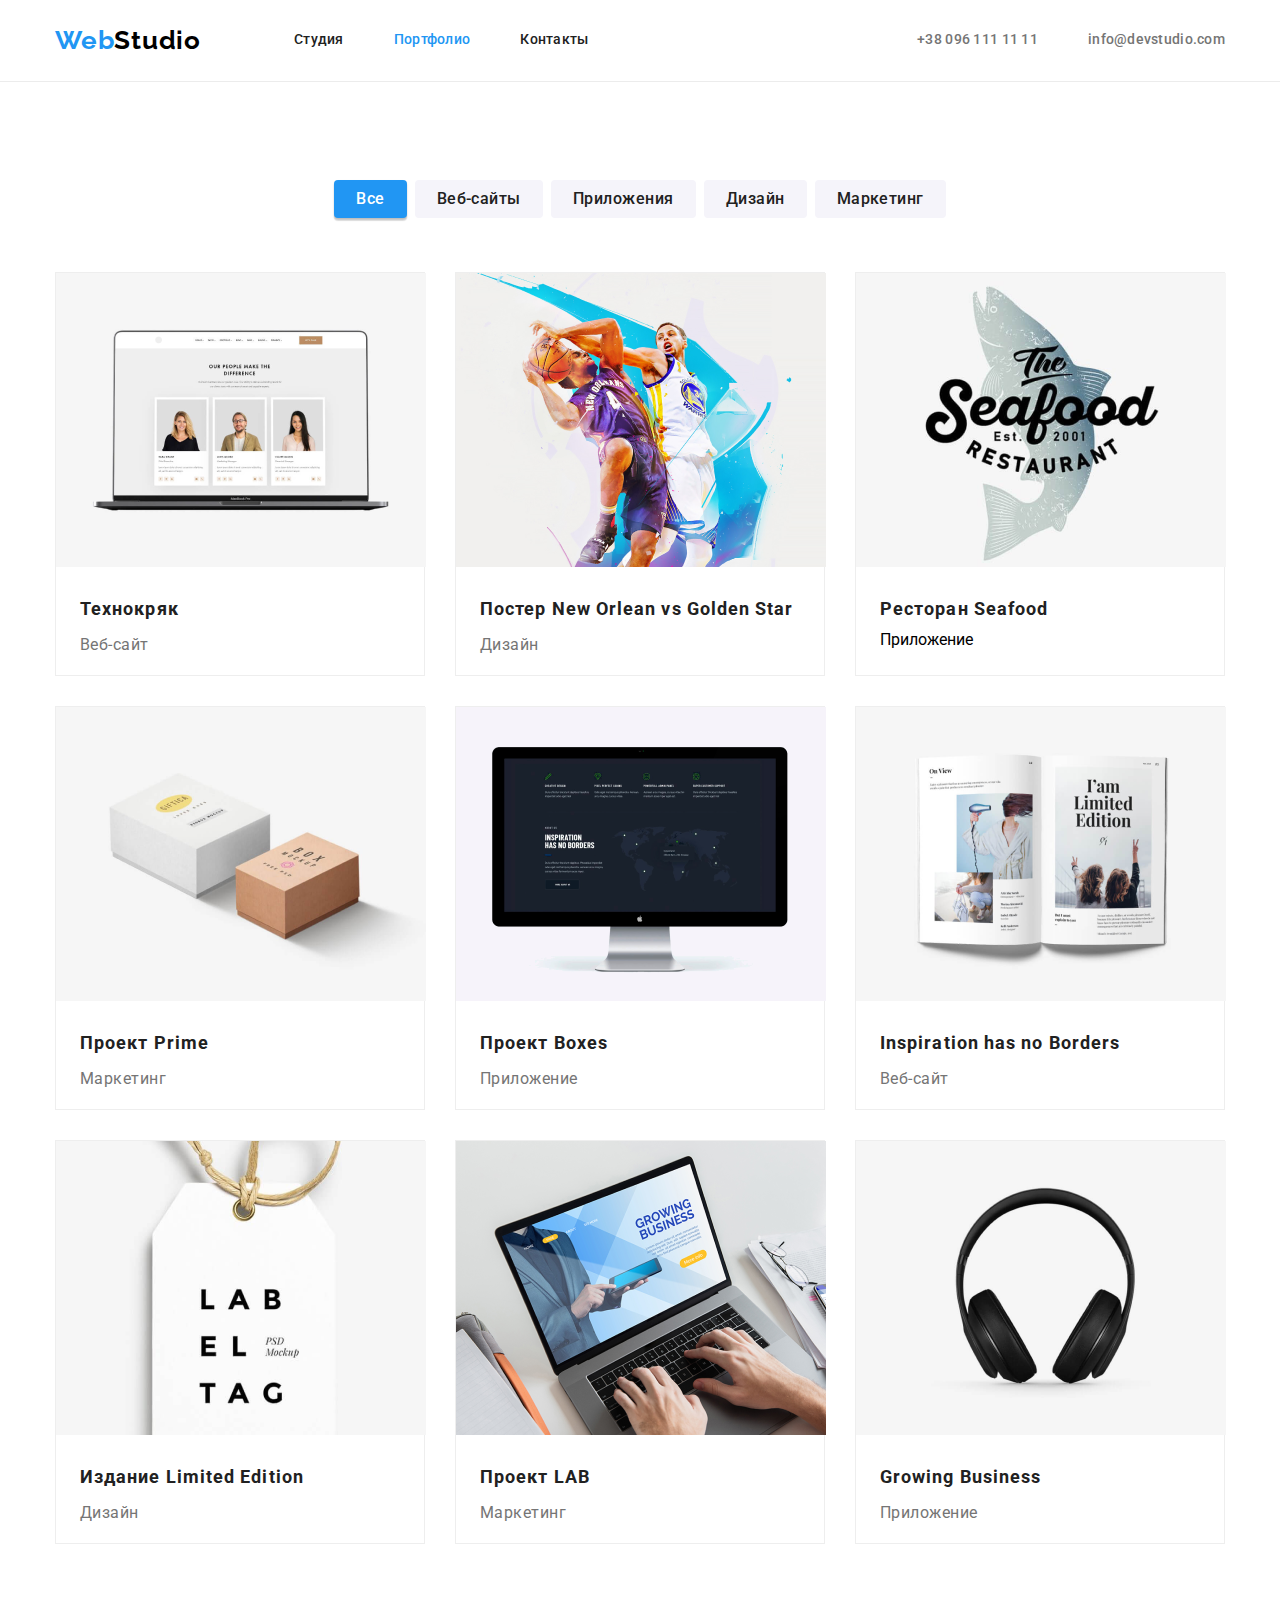
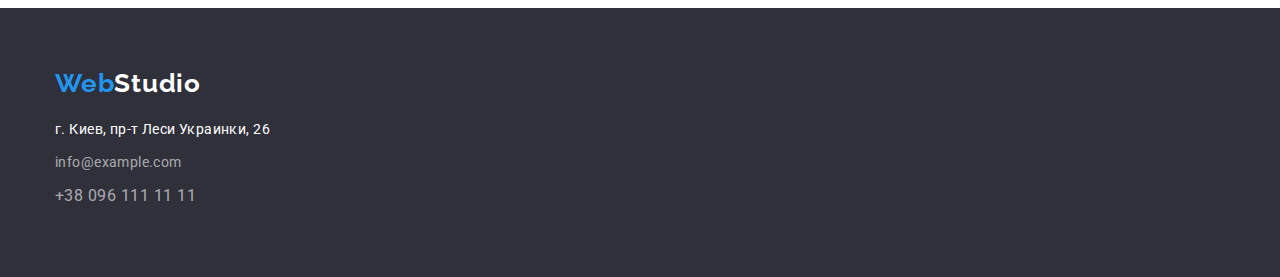
==== portfolio.html @ f5efb0a4 "Initial commit" ====
<!DOCTYPE html>
<html lang="en">
  <head>
    <meta charset="UTF-8" />
    <meta http-equiv="X-UA-Compatible" content="IE=edge" />
    <meta name="viewport" content="width=device-width, initial-scale=1.0" />
    <title>WebStudio 2.1</title>
    <!-- Project fonts -->
    <link
    rel="stylesheet"
    href="https://cdnjs.cloudflare.com/ajax/libs/modern-normalize/1.0.0/modern-normalize.min.css"
  />
    <link rel="preconnect" href="https://fonts.googleapis.com">
    <link rel="preconnect" href="https://fonts.gstatic.com" crossorigin>
    <link href="https://fonts.googleapis.com/css2?family=Roboto:wght@400;500;700;900&display=swap" rel="stylesheet"> 
    <link
    href="https://fonts.googleapis.com/css2?family=Raleway:wght@700&display=swap"
    rel="stylesheet"/>
    <!-- Custom styles -->
    <link rel="stylesheet" href="./css/style.css" />
  </head>
  <body>
    <header class="header">
      <div class="container header-container">
        <nav class="navbar">
          <a class="logo">Web<span style="color:rgb(0, 0, 0)">Studio</span></a>         
          <ul class="list">
            <li class="item"><a class="link" href="./index.html">Студия</a></li>
            <li class="item"><a class="link active " href="./portfolio.html">Портфолио</a></li>
            <li class="item"><a class="link" href="Контакты">Контакты</a></li>
          </ul>
        </nav>
        <ul class="contacts">
          <li class="contact-item"><a class="contact" href="tel:0961111111">+38 096 111 11 11</a></li>

          <li class="contact-item"><a class="contact" href="mailto:info@devstudio.com">info@devstudio.com</a></li>
        </ul>
      </div>
    </header>
    <body>
<section class="items-section">
  <div class="container filter-section item-container">
    <ul class="filter-buttons">
    <li><button class="filter-button active-button" type="button">Все</button></li>
    <li><button class="filter-button" type="button">Веб-сайты</button></li>
    <li><button class="filter-button" type="button">Приложения</button></li>
    <li><button class="filter-button" type="button">Дизайн</button></li> 
    <li><button class="filter-button" type="button">Маркетинг</button></li>
  </ul> 
    <ul class="item-list">
        <li class="item-card"><img class="items" src="./images/img(4).png" alt="Пишем сайт"><div class="item-info"><h3 class="item-header">Технокряк</h3><p class="item-name">Веб-сайт</p></div></li>
        <li class="item-card"><img class="items" src="./images/img(5).png" alt="Дизайн" ><div class="item-info"><h3 class="item-header">Постер New Orlean vs Golden Star</h3><p class="item-name">Дизайн</p></div></li>
        <li class="item-card"><img class="items" src="./images/img(6).png" alt="Работа"><div class="item-info"><h3 class="item-header">Ресторан Seafood</h3><p>Приложение</p></div></li>
        <li class="item-card"><img class="items" src="./images/img(8).png" alt ><div class="item-info"><h3 class="item-header">Проект Prime</h3><p class="item-name">Маркетинг</p></div></li>
        <li class="item-card"><img class="items" src="./images/img(9).png" alt = "Проект Boxes" ><div class="item-info"><h3 class="item-header">Проект Boxes</h3><p class="item-name">Приложение</p></div></li>
        <li class="item-card"><img class="items" src="./images/img(10).png" alt><div class="item-info"><h3 class="item-header">Inspiration has no Borders</h3><p class="item-name">Веб-сайт</p></div></li>
        <li class="item-card"><img class="items" src="./images/img(11).png" alt><div class="item-info"><h3 class="item-header">Издание Limited Edition</h3><p class="item-name">Дизайн</p></div></li>
        <li class="item-card"><img class="items" src="./images/img(12).png" alt ><div class="item-info"><h3 class="item-header">Проект LAB</h3><p class="item-name">Маркетинг</p></div></li>
        <li class="item-card"><img class="items" src="./images/img(7).png" alt="Ресторан Seafood"><div class="item-info"><h3 class="item-header">Growing Business</h3><p class="item-name">Приложение</p></div></li>

    </ul>
  
</div>

</section>
    </body>    
  
    <footer class="footer">
      <div class="container"><p class="footer-logo">Web<span style="color:white">Studio</span></p>
        <address>
          <ul class="footer-contacts">
          <li class="adress-item"><p class="adress">г. Киев, пр-т Леси Украинки, 26</p></li>
         <li class="adress-item"><a  class="email" href="mailto:info@example.com">info@example.com</a></li> 
          <li class="adress-item"><a class="phone" href="tel:0961111111">+38 096 111 11 11</a></li>
        </ul>
        </address></div>
      
    </footer>
  </body>
</html>
---- css/style.css ----
*,
*::before,
*::after {
  box-sizing: border-box;
 
}
:root {
    --main-bg-color:#2F303A;
    --title-color: #212121;
    --descp-color:#757575;
    --button-bg-color: #2196F3;
  }
body{
    font-family: 'Roboto';
    font-style: normal;
    
}
h1, h2, h3, h4, p, ul, li{
    margin:0;
}
.navbar{
    display: flex;
    align-items: center;
    justify-content: center;
}

.item:last-child{
margin-right: 0px;
}
.header-container{

    display: flex;
align-items: center;

}
.container{
padding-right: 15px;
padding-left: 15px;
margin-left: auto;
margin-right: auto;

width: 1200px;
}
.hero-container{
    display: flex;
    flex-direction: column;
    align-items: center;
    justify-content: center;
    padding-top: 200px;
    padding-bottom: 200px;


}
.hero{
  background-color: var(--main-bg-color);
    display: block;
}

.header{
    background: #FFFFFF;
    border-bottom: 1px solid #ECECEC;
}
.hero-title{
    height: 120px;
    width: 696px;
box-sizing: border-box;
font-weight: 900;
font-size: 44px;
line-height: 1.36;
text-align: center;
letter-spacing: 0.06em;
text-transform: uppercase;
color: #FFFFFF;
}
.title{
    margin-bottom: 50px;
font-weight: 700;
font-size: 36px;
line-height: 1.16;
text-align: center;
letter-spacing: 0.03em;

color: var(--title-color);
}
.subheader{
    margin-bottom: 10px;
font-weight: 700;
font-size: 14px;
line-height: 1.14;
letter-spacing: 0.03em;
text-transform: uppercase;
color: var(--title-color);


}
.description{
    box-sizing: content-box;
    width: 270px;
    height: 70px;
font-size: 14px;
line-height: 1.7;
letter-spacing: 0.03em;

color: var(--descp-color);


}
.phone{

text-decoration: none;
color: var(--descp-color);
font-size: 1.7;
line-height: 24px;
letter-spacing: 0.03em;
color: rgba(255, 255, 255, 0.6);
}
.item{
margin-right: 50px;
}
.contact-item{
    margin-right: 50px;
}
.contact-item:last-child{
    margin-right: 0px;
}
.button{
    margin-top: 30px;
    padding-top: 10px;
    padding-bottom: 10px;
    padding-right: 32px;
    padding-left: 32px;
background: var(--button-bg-color) ;
border-radius: 4px;
outline: none;
  cursor: pointer;
  border: none;
  font-weight: 700;
font-size: 16px;
line-height: 1.8;
align-items: center;
text-align: center;
letter-spacing: 0.06em;
color: #FFFFFF;
}
.button:hover{
    background: #188CE8;
border-radius: 4px;
}
.logo{
font-family: 'Raleway';
font-weight: 700;
font-size: 26px;
line-height: 1.19;
letter-spacing: 0.03em;
margin-right: 93px;
color: var(--button-bg-color);
padding-top: 25px;
padding-bottom: 25px;
}
.footer-logo{
    font-family: 'Raleway';
    font-weight: 700;
    font-size: 26px;
    line-height: 1.19;
    letter-spacing: 0.03em;
    color: var(--button-bg-color);
    margin-bottom: 20px;
    }

.list{
    padding-left: 0px;
display: flex;
list-style: none;
font-weight: 500;
font-size: 14px;
line-height: 1.14;
letter-spacing: 0.02em;
color: var(--title-color);
}
.footer{
    padding-top: 60px;
    padding-bottom: 60px;
    background: var(--main-bg-color)
}

.img-member{
width: 270px;
height: auto;
}
.team-card{
margin-right: 30px;
    background: #FFFFFF;
box-shadow: 0px 1px 3px rgba(0, 0, 0, 0.12), 0px 1px 1px rgba(0, 0, 0, 0.14), 0px 2px 1px rgba(0, 0, 0, 0.2);
border-radius: 0px 0px 4px 4px;
}
.team-card:last-child{
    margin-right: 0px;

}


.member-name{
    margin-bottom: 10px;
font-weight: 500;
font-size: 16px;
line-height: 1.18;
text-align: center;
letter-spacing: 0.03em;
color: var(--title-color);
}
.member-role{

font-size: 16px;
line-height: 1.18;
text-align: center;
letter-spacing: 0.03em;

color: var(--descp-color);


}
.member-info{
    padding-bottom: 30px;
    padding-top: 30px;

}
.filter-buttons{
    margin-bottom: 50px;
  padding-left:0px ;
    justify-content: center;
    display: flex;
list-style: none;
text-align: center;

}
.filter-button{
    margin: 4px;
    padding-top: 6px;
    padding-bottom: 6px;
    padding-left: 22px;
    padding-right: 22px;
    font-family: 'Roboto';
    background: #F5F4FA;
    border-radius: 4px;
    font-weight: 500;
    font-size: 16px;
    line-height: 1.6;
    text-align: center;
    letter-spacing: 0.03em;
    color: var(--title-color);
    cursor: pointer;
    border: none;
}
.filter-name{
font-weight: 500;
font-size: 16px;
line-height: 1.6;
text-align: center;
letter-spacing: 0.03em;

color: var(--title-color);
}
.active-button{
  background: var(--button-bg-color);
  color: #FFFFFF;
 box-shadow: 0px 3px 1px rgba(0, 0, 0, 0.1), 0px 1px 2px rgba(0, 0, 0, 0.08), 0px 2px 2px rgba(0, 0, 0, 0.12);
  border-radius: 4px;
font-weight: 500;
font-size: 16px;
line-height: 1.6;
text-align: center;
letter-spacing: 0.03em;
color: #FFFFFF;
    
}
.filter-button:active{
    background: var(--button-bg-color);
    color: #FFFFFF;
box-shadow: 0px 3px 1px rgba(0, 0, 0, 0.1), 0px 1px 2px rgba(0, 0, 0, 0.08), 0px 2px 2px rgba(0, 0, 0, 0.12);
border-radius: 4px;
font-weight: 500;
font-size: 16px;
line-height: 1.6;
text-align: center;
letter-spacing: 0.03em;
color: #FFFFFF;
}
.item-list{
    display: flex;
    align-items: center;
    padding-left: 0px;
    flex-wrap: wrap;
    margin-bottom: -30px;
    margin-right: -30px;
 
}


.item-card{
  
  width: 370px;
  height: 404px;
  margin-bottom: 30px;
  margin-right: 30px;
list-style: none;
background: #FFFFFF;
border: 1px solid #EEEEEE;
box-sizing: border-box;

}
.item-card:nth-child(n+7){
margin-bottom: 0px;
}
.item-info{
    padding-top: 20px;
padding-left: 24px;
padding-right: 24px;
    padding-bottom: 20px;
}
.item-header{
   margin-bottom: 4px;
    font-size: 18px;
    line-height: 2;
   letter-spacing: 0.06em;
    color: var(--title-color);}
    .item-name{
        
        font-style: normal;
font-weight: 400;
font-size: 16px;
line-height: 1.8;
letter-spacing: 0.03em;
color: var(--descp-color);
    }
.adress{
font-style: normal;
font-size: 14px;
line-height: 1.7;
letter-spacing: 0.03em;
color: #FFFFFF;
}
.email{
    font-style: normal;
    font-size: 14px;
    line-height: 1.7;
    letter-spacing: 0.03em;
    color: rgba(255, 255, 255, 0.6);
    text-decoration: none;
}
.list-item{
    list-style: none;

}
.list-item:first-child{
  margin-left: 0px;

}
.list-items{
    justify-content: space-between;
    display: flex;
    padding: 0px;
}

.items-section{
    padding-top: 94px;
    padding-bottom: 50px;
   padding-bottom: 94px;
}
  
.contacts{
    margin-left: auto;
    padding-left: 0px;
    align-items: center;
    display: flex;
    list-style: none;
    text-decoration: none;
    font-style: normal;
    
}
.footer-contacts{
    padding-left: 0px;
    display: flex;
    flex-direction: column;
    list-style: none;
    text-decoration: none;
    font-style: normal;
}
.contact{
    display: block;
    padding-top: 25px;
    padding-bottom: 25px;
text-decoration: none;
font-weight: 500;
font-size: 14px;
line-height: 1.14;
letter-spacing: 0.02em;
color: var(--descp-color);
}
.link:hover{
    color: var(--button-bg-color);

}
.contact:hover{
    color: var(--button-bg-color);
}
.contact:focus{
    color: var(--button-bg-color);
}
.section{
    width: 100%;
    padding-top:94px;
    padding-bottom: 94px;
}

.about-section{
    padding-top: 94px;
}

.member-section{
    background-color:#F5F4FA;
}
.link{
    display: block;
    padding-top: 25px;
padding-bottom: 25px;
    text-decoration: none;
font-style: normal;
font-weight: 500;
font-size: 14px;
line-height: 1.14;
letter-spacing: 0.02em;

color: var(--title-color);
}
.active{
    color: var(--button-bg-color);
    }
    .team-cards{
        padding-left: 0px;
        display: flex;
        background: #F5F4FA;
        list-style: none;
    }
    
  
    .img-list{
        padding-left: 0px;
        list-style: none;
        display: flex;
        justify-content: space-between;
    }
   
    .link:focus{
        color: var(--button-bg-color);

    }
    .adress-item{
        margin-bottom: 9px;
    }
     .footer-contacts:last-child{
        margin-bottom: 0px;
     }
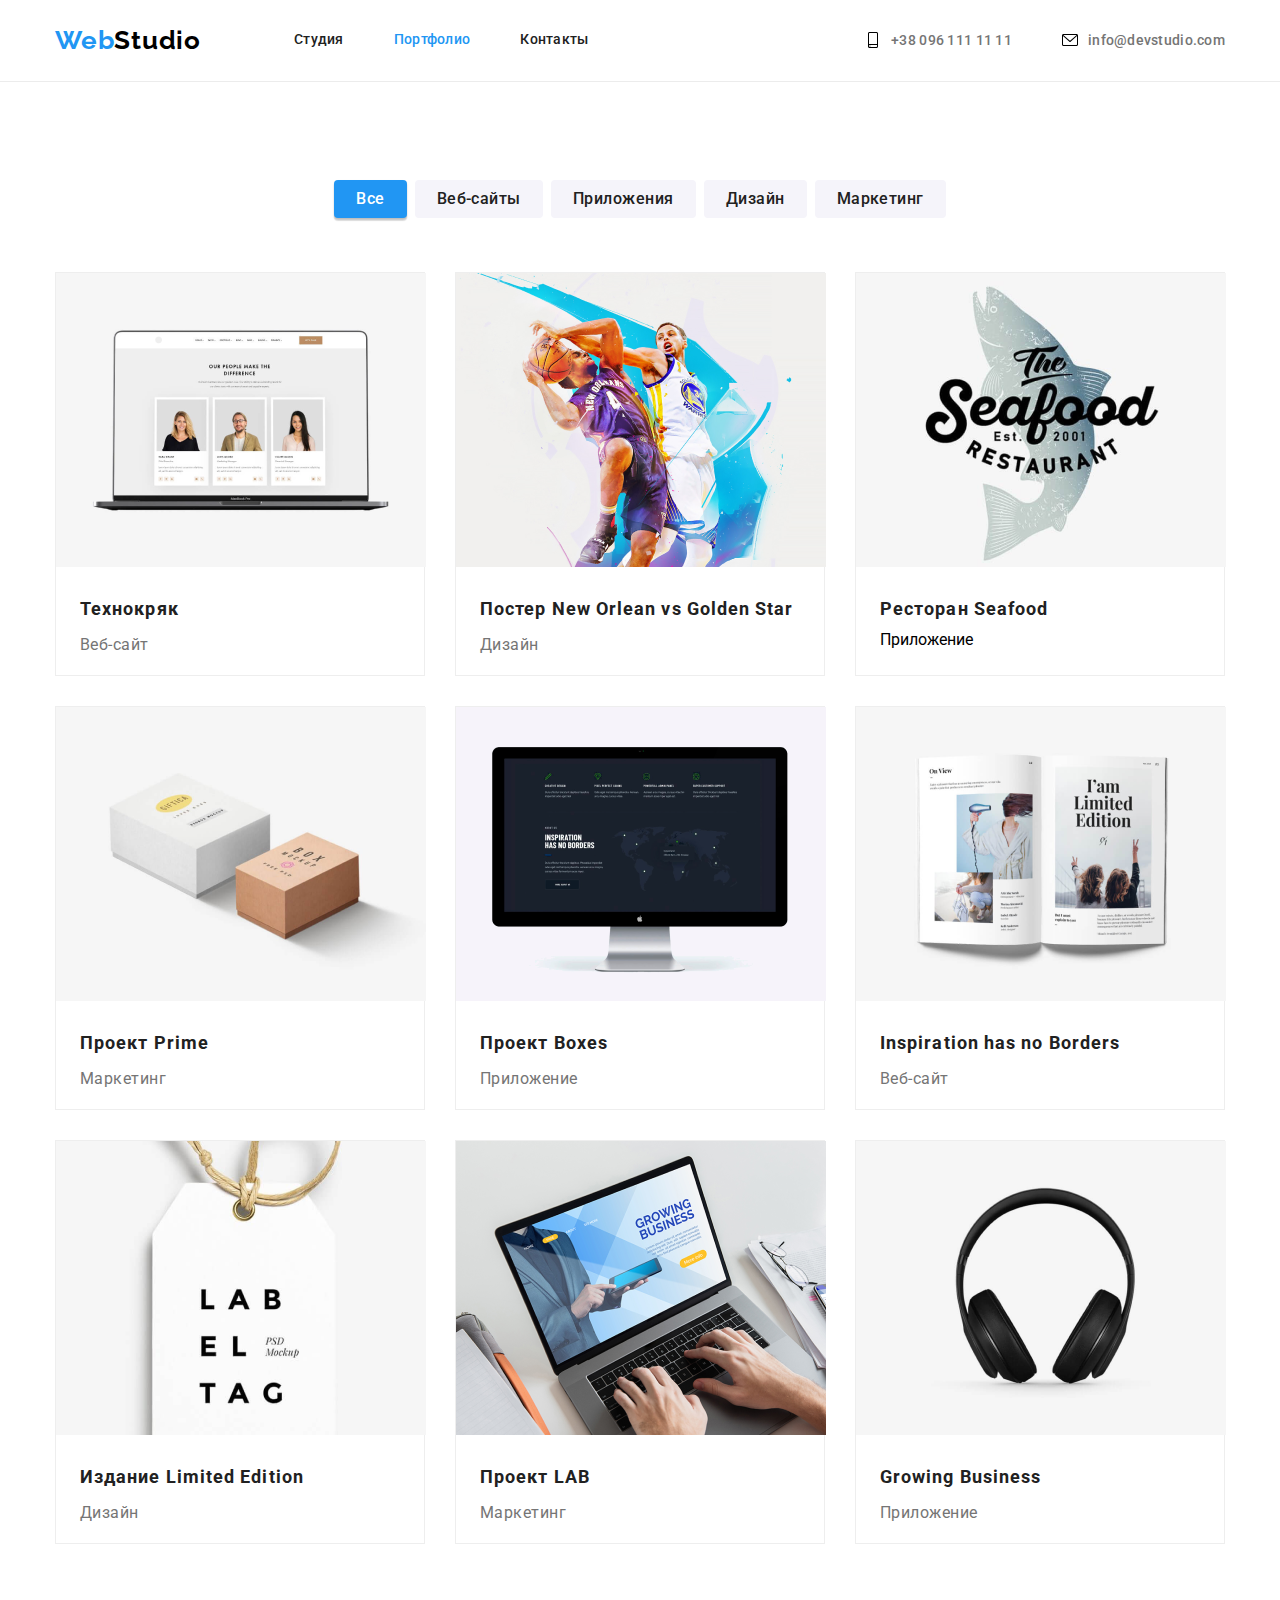
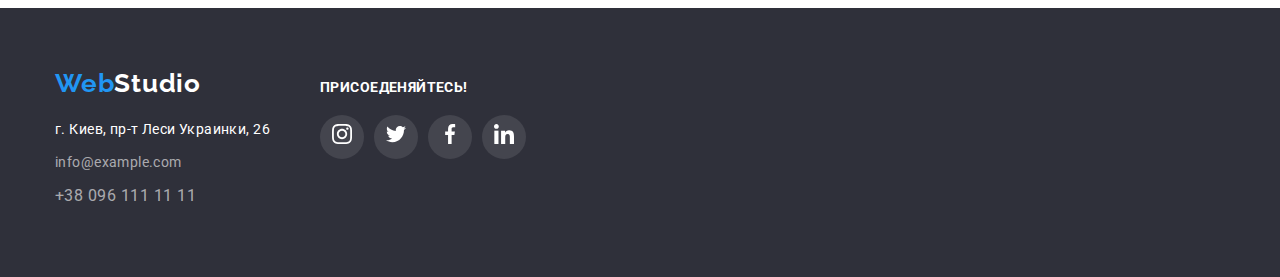
==== commit a1d945b6: "Add files via upload" ====
--- a/portfolio.html
+++ b/portfolio.html
@@ -31,9 +31,14 @@
           </ul>
         </nav>
         <ul class="contacts">
-          <li class="contact-item"><a class="contact" href="tel:0961111111">+38 096 111 11 11</a></li>
-
-          <li class="contact-item"><a class="contact" href="mailto:info@devstudio.com">info@devstudio.com</a></li>
+ 
+          <li class="contact-item"><a class="contact" href="tel:0961111111"> <svg class="contact-icon" width="16px" heigth="16px">
+            <use href="./icon/sprite.svg#icon-smartphone"></use>
+          </svg>+38 096 111 11 11</a></li>
+  
+          <li class="contact-item"><a class="contact" href="mailto:info@devstudio.com"><svg class="contact-icon" width="16px" heigth="16px">
+            <use href="./icon/sprite.svg#icon-envelope"></use>
+          </svg>info@devstudio.com</a></li>
         </ul>
       </div>
     </header>
@@ -64,16 +69,54 @@
 
 </section>
     </body>    
-  
     <footer class="footer">
-      <div class="container"><p class="footer-logo">Web<span style="color:white">Studio</span></p>
+      <div class="container footer-container">
+        
+      <div class="adress-wrap">  <p class="footer-logo">Web<span style="color:white">Studio</span></p>
         <address>
           <ul class="footer-contacts">
           <li class="adress-item"><p class="adress">г. Киев, пр-т Леси Украинки, 26</p></li>
          <li class="adress-item"><a  class="email" href="mailto:info@example.com">info@example.com</a></li> 
           <li class="adress-item"><a class="phone" href="tel:0961111111">+38 096 111 11 11</a></li>
         </ul>
-        </address></div>
+        </address>
+</div>        
+<div ><p class="join"> Присоеденяйтесь!</p>
+  <ul class="social-links">
+   
+    <li class="social-link-footer">                      <a href="">
+        <svg width="20" heigth="20">
+          <use href="./icon/sprite.svg#icon-instagram"></use>
+        </svg>
+      </a>
+    </li>
+    <li class="social-link-footer">                      <a href="">
+        <svg width="20px" heigth="20px">
+          <use href="./icon/sprite.svg#icon-twitter"></use>
+        </svg>
+      </a>
+    </li>
+    <li class="social-link-footer">                      <a href="">
+        <svg width="20" heigth="20">
+          <use href="./icon/sprite.svg#icon-facebook"></use>
+        </svg>
+      </a>
+    </li>
+    <li class="social-link-footer">
+      <a  href="">
+        <svg class='soc-link' width="20" heigth="20">
+          <use href="./icon/sprite.svg#icon-linkedin"></use>
+        </svg>
+      </a>
+    </li>
+  </ul></div>
+        
+        
+      </div>  
+   
+       
+   
+       
       
     </footer>
   </body>
--- a/css/style.css
+++ b/css/style.css
@@ -15,8 +15,10 @@
     font-style: normal;
     
 }
-h1, h2, h3, h4, p, ul, li{
+h1, h2, h3, h4, p, ul, li, a{
     margin:0;
+    padding: 0px;
+    
 }
 .navbar{
     display: flex;
@@ -47,11 +49,17 @@
     align-items: center;
     justify-content: center;
     padding-top: 200px;
-    padding-bottom: 200px;
-
-
-}
+    padding-bottom: 200px;}
+
 .hero{
+    margin-left: auto;
+margin-right: auto;
+max-width: 1600px;
+background-size: cover;
+    background-image:linear-gradient(rgba(47, 48, 58, 0.4), rgba(47, 48, 58, 0.4)), url('../images/background.jpg');
+    background-size: contain;
+    background-position: 0%;
+    background-repeat: no-repeat;
   background-color: var(--main-bg-color);
     display: block;
 }
@@ -118,6 +126,7 @@
 margin-right: 50px;
 }
 .contact-item{
+  
     margin-right: 50px;
 }
 .contact-item:last-child{
@@ -177,12 +186,23 @@
 letter-spacing: 0.02em;
 color: var(--title-color);
 }
+
 .footer{
+    flex-wrap: wrap;
+    justify-content: baseline;
+align-items: flex-start;
+    display: flex;
     padding-top: 60px;
     padding-bottom: 60px;
     background: var(--main-bg-color)
 }
-
+.footer-container{
+    display: flex;
+align-items: baseline;
+}
+.adress-wrap{
+    margin-right: 50px ;
+}
 .img-member{
 width: 270px;
 height: auto;
@@ -209,7 +229,7 @@
 color: var(--title-color);
 }
 .member-role{
-
+margin-bottom: 16px;
 font-size: 16px;
 line-height: 1.18;
 text-align: center;
@@ -222,6 +242,7 @@
 .member-info{
     padding-bottom: 30px;
     padding-top: 30px;
+    
 
 }
 .filter-buttons{
@@ -370,6 +391,7 @@
 .contacts{
     margin-left: auto;
     padding-left: 0px;
+    justify-content: center;
     align-items: center;
     display: flex;
     list-style: none;
@@ -386,7 +408,10 @@
     font-style: normal;
 }
 .contact{
-    display: block;
+    height: 0;
+    display: flex;
+    justify-content: center;
+align-items: center;
     padding-top: 25px;
     padding-bottom: 25px;
 text-decoration: none;
@@ -402,6 +427,7 @@
 }
 .contact:hover{
     color: var(--button-bg-color);
+    fill: var(--button-bg-color);
 }
 .contact:focus{
     color: var(--button-bg-color);
@@ -459,4 +485,109 @@
     }
      .footer-contacts:last-child{
         margin-bottom: 0px;
-     }+     }
+     .contact-icon{
+         margin-right: 10px;
+     }
+     .contact-container{
+         display: flex;
+         align-items: center;
+         justify-content: center;
+     }
+     .icon{
+        display: flex;
+        align-items: center;
+        justify-content: center;
+        width: 270px;
+        height: 120px;
+        background-color: #F5F4FA;
+        margin-bottom: 30px;
+     }
+   .social-links{
+       padding-left: 0px;
+       margin-left: 0px;
+       list-style: none;;
+       display:flex;
+       align-items: center;
+       justify-content: center;
+   }
+   
+   .social-link{
+       border-radius: 50%;
+       display: flex;
+       align-items: center;
+       justify-content: center;
+       width: 44px;
+       height: 44px;
+       fill: #AFB1B8;
+   }
+   .social-link:hover{
+       background-color: var(--button-bg-color);
+     fill: white;
+
+   }
+   .join{
+    font-family: 'Roboto';
+    font-style: normal;
+    font-weight: 700;
+    font-size: 14px;
+    line-height: 16px;
+    letter-spacing: 0.03em;
+    text-transform: uppercase;
+    color: #FFFFFF;
+    margin-bottom: 20px;
+   }
+   .social-link-footer{
+       margin-right: 10px;
+    border-radius: 50%;
+    display: flex;
+    align-items: center;
+    justify-content: center;
+    width: 44px;
+    height: 44px;
+    fill:#FFFFFF;
+    background-color:  rgba(255, 255, 255, 0.1);
+}
+.social-link-footer:last-child{
+    margin-right: 0px;
+}
+.social-link-footer:hover{
+    background-color: #2196F3;
+}
+   .clients{
+       display:flex;
+       flex-direction: column;
+       align-items: center;
+       justify-content: center;
+       padding-top: 94px;
+       padding-bottom: 94px;
+   }
+   .clients-list{
+       display: flex;
+       list-style: none;
+   }
+   .clients-title{
+       margin-bottom: 50px;
+   }
+   .client-item{
+       display: flex;
+       align-items: center;
+       justify-content: center;
+       width: 178px;
+       height: 92px;
+       border: 1px solid #AFB1B8;
+       border-radius: 4px;
+       margin-right: 30px;
+       fill: #AFB1B8;
+
+   }
+   .client-item:last-child{
+       margin-right: 0px;
+
+   }
+   .client-item:hover{
+    fill: var(--button-bg-color);
+    border: 1px solid var(--button-bg-color);
+
+
+   }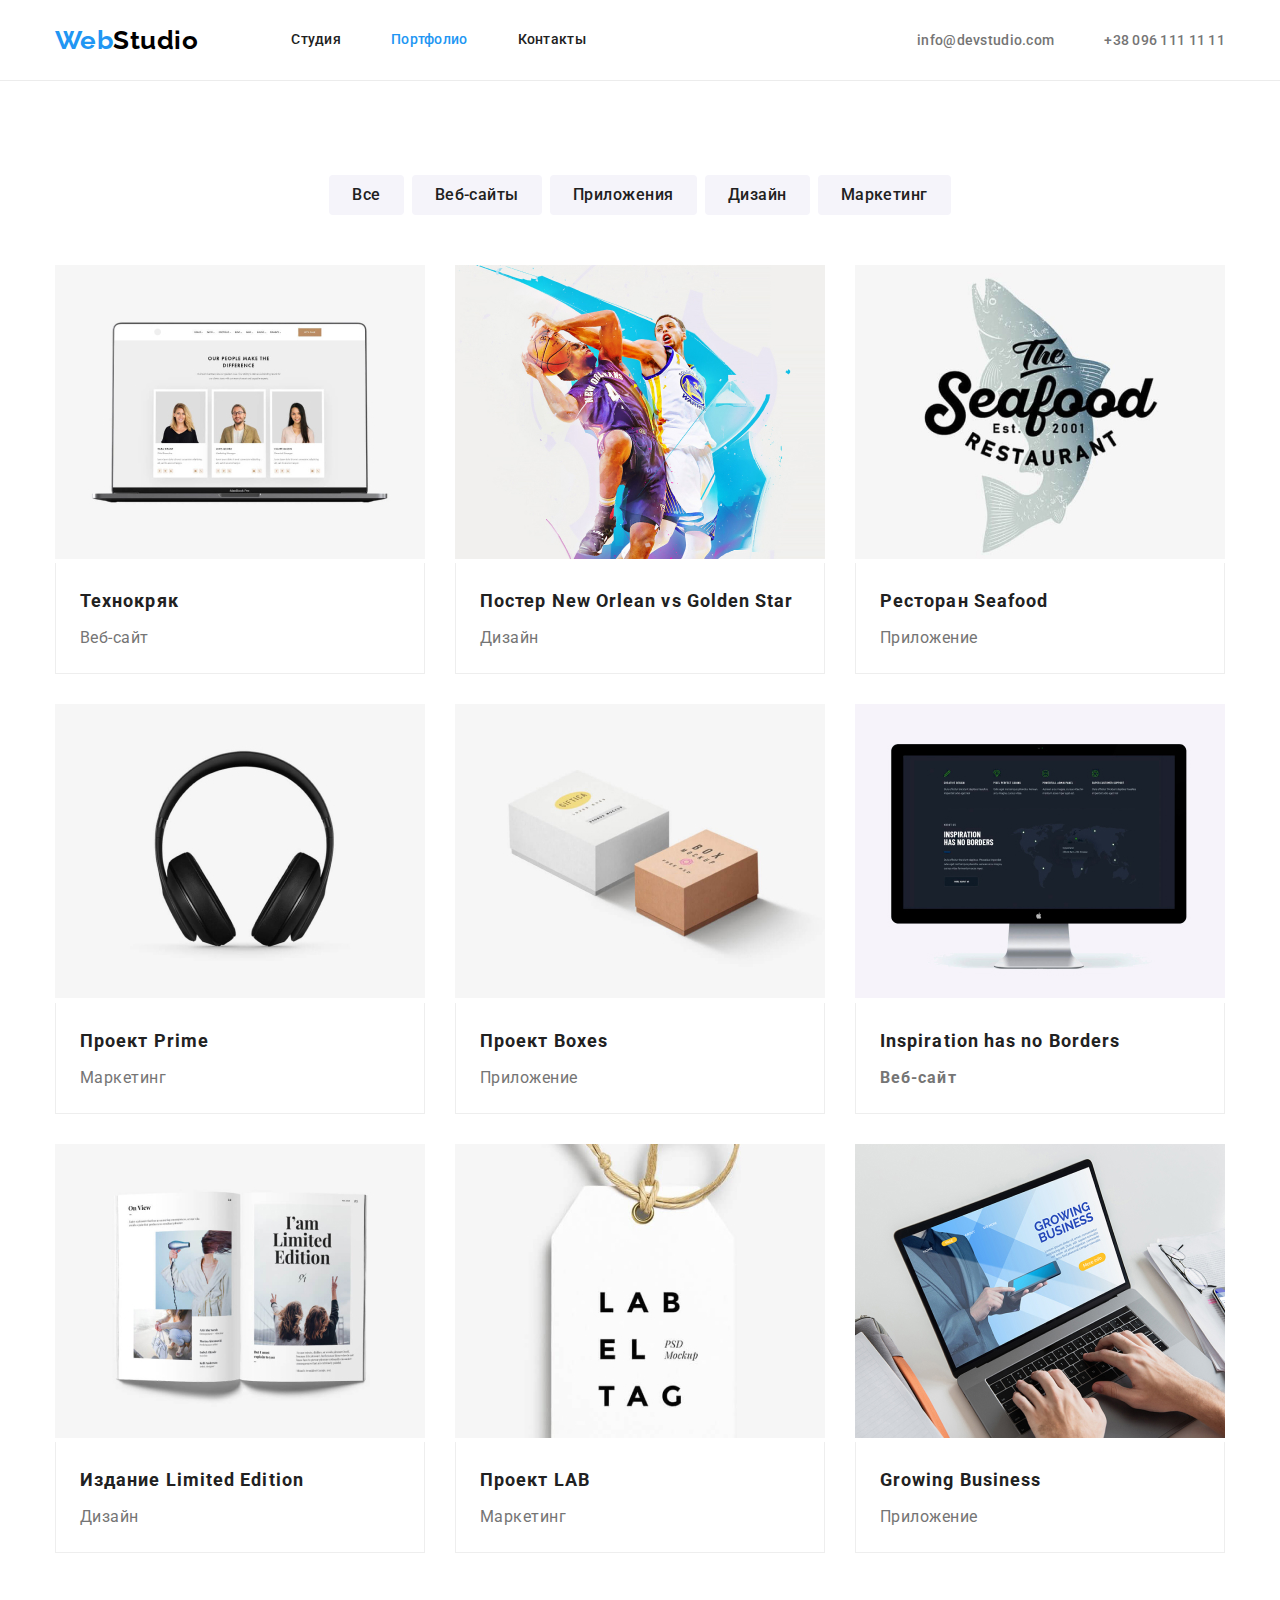
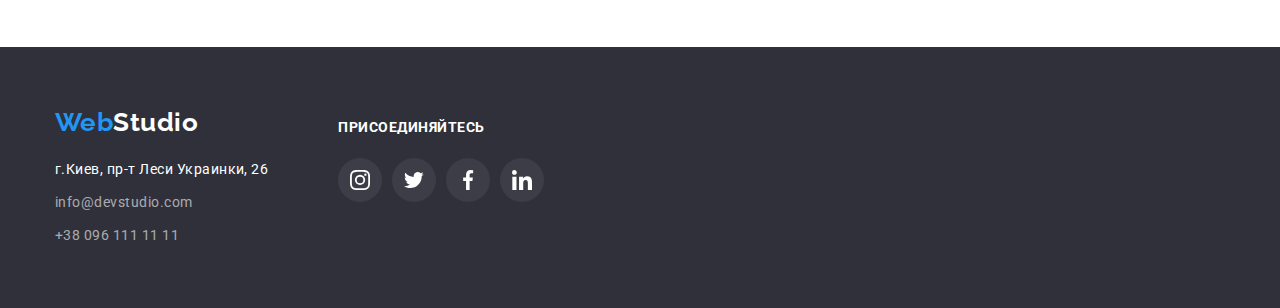
==== commit d0ccc6e1: "Add files via upload" ====
--- a/portfolio.html
+++ b/portfolio.html
@@ -1,123 +1,273 @@
 <!DOCTYPE html>
-<html lang="en">
+<html lang="ru">
   <head>
     <meta charset="UTF-8" />
     <meta http-equiv="X-UA-Compatible" content="IE=edge" />
     <meta name="viewport" content="width=device-width, initial-scale=1.0" />
-    <title>WebStudio 2.1</title>
-    <!-- Project fonts -->
+    <title>Портфолио</title>
+    <link rel="preconnect" href="https://fonts.googleapis.com" />
+    <link rel="preconnect" href="https://fonts.gstatic.com" crossorigin />
     <link
-    rel="stylesheet"
-    href="https://cdnjs.cloudflare.com/ajax/libs/modern-normalize/1.0.0/modern-normalize.min.css"
-  />
-    <link rel="preconnect" href="https://fonts.googleapis.com">
-    <link rel="preconnect" href="https://fonts.gstatic.com" crossorigin>
-    <link href="https://fonts.googleapis.com/css2?family=Roboto:wght@400;500;700;900&display=swap" rel="stylesheet"> 
-    <link
-    href="https://fonts.googleapis.com/css2?family=Raleway:wght@700&display=swap"
-    rel="stylesheet"/>
-    <!-- Custom styles -->
-    <link rel="stylesheet" href="./css/style.css" />
+      href="https://fonts.googleapis.com/css2?family=Raleway:wght@700&family=Roboto:wght@400;500;700;900&display=swap"
+      rel="stylesheet"
+    />
+    <link rel="stylesheet" href="https://cdnjs.cloudflare.com/ajax/libs/modern-normalize/1.1.0/modern-normalize.min.css">
+    <link rel="stylesheet" href="./css/styles.css" />
   </head>
   <body>
+    <!-- Шапка -->
     <header class="header">
-      <div class="container header-container">
-        <nav class="navbar">
-          <a class="logo">Web<span style="color:rgb(0, 0, 0)">Studio</span></a>         
-          <ul class="list">
-            <li class="item"><a class="link" href="./index.html">Студия</a></li>
-            <li class="item"><a class="link active " href="./portfolio.html">Портфолио</a></li>
-            <li class="item"><a class="link" href="Контакты">Контакты</a></li>
+      <div class="container nav-flex">
+        <nav class="header-nav">
+          <a class="logo link" href="./index.html"
+            >Web<span class="logo-black">Studio</span></a
+          >
+          <ul class="header-nav-list list">
+            <li class="header-nav-item">
+              <a class="header-nav-link link " href="./index.html"
+                >Студия</a
+              >
+            </li>
+            <li class="header-nav-item">
+              <a class="header-nav-link link current" href="./portfolio.html"
+                >Портфолио</a
+              >
+            </li>
+            <li class="header-nav-item">
+              <a class="header-nav-link link" href="">Контакты</a>
+            </li>
           </ul>
         </nav>
-        <ul class="contacts">
- 
-          <li class="contact-item"><a class="contact" href="tel:0961111111"> <svg class="contact-icon" width="16px" heigth="16px">
-            <use href="./icon/sprite.svg#icon-smartphone"></use>
-          </svg>+38 096 111 11 11</a></li>
-  
-          <li class="contact-item"><a class="contact" href="mailto:info@devstudio.com"><svg class="contact-icon" width="16px" heigth="16px">
-            <use href="./icon/sprite.svg#icon-envelope"></use>
-          </svg>info@devstudio.com</a></li>
+        <ul class="header-contact-list list">
+          <li class="header-contact-item">
+            <a class="header-contact-link link" href="mailto:info@devstudio.com"
+              >info@devstudio.com</a
+            >
+          </li>
+          <li class="header-contact-item">
+            <a class="header-contact-link link" href="tel:+380961111111"
+              >+38 096 111 11 11</a
+            >
+          </li>
         </ul>
       </div>
-    </header>
-    <body>
-<section class="items-section">
-  <div class="container filter-section item-container">
-    <ul class="filter-buttons">
-    <li><button class="filter-button active-button" type="button">Все</button></li>
-    <li><button class="filter-button" type="button">Веб-сайты</button></li>
-    <li><button class="filter-button" type="button">Приложения</button></li>
-    <li><button class="filter-button" type="button">Дизайн</button></li> 
-    <li><button class="filter-button" type="button">Маркетинг</button></li>
-  </ul> 
-    <ul class="item-list">
-        <li class="item-card"><img class="items" src="./images/img(4).png" alt="Пишем сайт"><div class="item-info"><h3 class="item-header">Технокряк</h3><p class="item-name">Веб-сайт</p></div></li>
-        <li class="item-card"><img class="items" src="./images/img(5).png" alt="Дизайн" ><div class="item-info"><h3 class="item-header">Постер New Orlean vs Golden Star</h3><p class="item-name">Дизайн</p></div></li>
-        <li class="item-card"><img class="items" src="./images/img(6).png" alt="Работа"><div class="item-info"><h3 class="item-header">Ресторан Seafood</h3><p>Приложение</p></div></li>
-        <li class="item-card"><img class="items" src="./images/img(8).png" alt ><div class="item-info"><h3 class="item-header">Проект Prime</h3><p class="item-name">Маркетинг</p></div></li>
-        <li class="item-card"><img class="items" src="./images/img(9).png" alt = "Проект Boxes" ><div class="item-info"><h3 class="item-header">Проект Boxes</h3><p class="item-name">Приложение</p></div></li>
-        <li class="item-card"><img class="items" src="./images/img(10).png" alt><div class="item-info"><h3 class="item-header">Inspiration has no Borders</h3><p class="item-name">Веб-сайт</p></div></li>
-        <li class="item-card"><img class="items" src="./images/img(11).png" alt><div class="item-info"><h3 class="item-header">Издание Limited Edition</h3><p class="item-name">Дизайн</p></div></li>
-        <li class="item-card"><img class="items" src="./images/img(12).png" alt ><div class="item-info"><h3 class="item-header">Проект LAB</h3><p class="item-name">Маркетинг</p></div></li>
-        <li class="item-card"><img class="items" src="./images/img(7).png" alt="Ресторан Seafood"><div class="item-info"><h3 class="item-header">Growing Business</h3><p class="item-name">Приложение</p></div></li>
+    </header>   
+    <!-- Основной контент -->
+    <main>
+      
+      <section class="portfolio-section">
+        <div class="container">
+          <h1 hidden>Примеры работ</h1>
+          <ul class="portfolio-btn-list list">
+            <li class="portfolio-btn-item">
+              <button class="portfolio-btn" type="button">Все</button>
+            </li>
+            <li class="portfolio-btn-item">
+              <button class="portfolio-btn" type="button">Веб-сайты</button>
+            </li>
+            <li class="portfolio-btn-item">
+              <button class="portfolio-btn" type="button">Приложения</button>
+            </li>
+            <li class="portfolio-btn-item">
+              <button class="portfolio-btn" type="button">Дизайн</button>
+            </li>
+            <li class="portfolio-btn-item">
+              <button class="portfolio-btn" type="button">Маркетинг</button>
+            </li>
+          </ul>
+        </div>
+        <div class="container">
+          <ul class="portfolio-list list">
+            <li class="portfolio-item">
+              <img
+                src="./images/tehno.jpg"
+                alt="открытый ноутбук с сайтом Технокряк"
+                width="370"
+                height="294"
+              />
+              <div class="portfolio-border">
+                <h2 class="portfolio-list-title">Технокряк</h2>
+                <p class="portfolio-list-text">Веб-сайт</p>
+              </div>
+            </li>
+            <li class="portfolio-item">
+              <img
+                src="./images/poster.jpg"
+                alt="парни играют в баскетбол"
+                width="370"
+                height="294"
+              />
+              <div class="portfolio-border">
+                <h2 class="portfolio-list-title">
+                  Постер <span lang="en">New Orlean vs Golden Star</span> 
+                </h2>
+                <p class="portfolio-list-text">Дизайн</p>
+              </div>
+            </li>
+            <li class="portfolio-item">
+              <img
+                src="./images/seafood.jpg"
+                alt="логотип ресторана Seafood"
+                width="370"
+                height="294"
+              />
+              <div class="portfolio-border">
+                <h2 class="portfolio-list-title">Ресторан <span lang="en">Seafood</span></h2>
+                <p class="portfolio-list-text">Приложение</p>
+              </div>
+            </li>
+            <li class="portfolio-item">
+              <img
+                src="./images/prime.jpg"
+                alt="наушники"
+                width="370"
+                height="294"
+              />
+              <div class="portfolio-border">
+                <h2 class="portfolio-list-title">Проект <span lang="en">Prime</span></h2>
+                <p class="portfolio-list-text">Маркетинг</p>
+              </div>
+            </li>
+            <li class="portfolio-item">
+              <img
+                src="./images/boxes.jpg"
+                alt="две коробки"
+                width="370"
+                height="294"
+              />
+              <div class="portfolio-border">
+                <h2 class="portfolio-list-title">Проект <span lang="en">Boxes</span></h2>
+                <p class="portfolio-list-text">Приложение</p>
+              </div>
+            </li>
+            <li class="portfolio-item">
+              <img
+                src="./images/monitor.jpg"
+                alt="компьютерный монитор"
+                width="370"
+                height="294"
+              />
+              <div class="portfolio-border">
+                <h2 class="portfolio-list-title"><span lang="en">Inspiration has no Borders</span</h2>
+                <p class="portfolio-list-text">Веб-сайт</p>
+              </div>
+            </li>
+            <li class="portfolio-item">
+              <img
+                src="./images/limited.jpg"
+                alt="открытый журнал"
+                width="370"
+                height="294"
+              />
+              <div class="portfolio-border">
+                <h2 class="portfolio-list-title">Издание <span lang="en">Limited Edition</span></h2>
+                <p class="portfolio-list-text">Дизайн</p>
+              </div>
+            </li>
+            <li class="portfolio-item">
+              <img
+                src="./images/lab.jpg"
+                alt="этикетка LAB"
+                width="370"
+                height="294"
+              />
+              <div class="portfolio-border">
+                <h2 class="portfolio-list-title">Проект <span lang="en">LAB</span></h2>
+                <p class="portfolio-list-text">Маркетинг</p>
+              </div>
+            </li>
+            <li class="portfolio-item border">
+              <img
+                src="./images/growing.jpg"
+                alt="человек работает на макбуке"
+                width="370"
+                height="294"
+              />
+              <div class="portfolio-border">
+                <h2 class="portfolio-list-title"><span lang="en">Growing Business</span></h2>
+                <p class="portfolio-list-text">Приложение</p>
+              </div>
+            </li>
+          </ul>
+        </div>
+        <!-- <div class="portfolio-bottom">
+          <h2 hidden>Костыль для выравнивания блоков секции, чтобы он не заезжал на футер, когда будет добавлен фон</h2>
+        </div> -->
+      </section>
+    </main>
+    <!-- Подвал -->
+    <footer class="footer">
+      <div class="container">
+        <div class="footer-flex">
+          <div class="footer-contacts-flex">
+            <a class="logo link" href="./index.html"
+              >Web<span class="logo-white">Studio</span>
+            </a>
+            <!-- Список контактов -->
+            <address class="footer-contact">
+              <ul class="footer-contact-list list">
+                <li class="footer-contact-item">
+                  <a
+                    class="footer-contact-link address link"
+                    href="https://goo.gl/maps/CdvJLRiEL6Q8Smko8"
+                    target="_blank"
+                    rel="noreferrer noopener"
+                    >г.Киев, пр-т Леси Украинки, 26</a
+                  >
+                </li>
+                <li class="footer-contact-item">
+                  <a
+                    class="footer-contact-link link"
+                    href="mailto:info@devstudio.com"
+                    >info@devstudio.com</a
+                  >
+                </li>
+                <li class="footer-contact-item">
+                  <a class="footer-contact-link link" href="tel:+380961111111"
+                    >+38 096 111 11 11</a
+                  >
+                </li>
+              </ul>
+            </address>
+          </div>
+          <div class="footer-social-flex">
+            <p class="footer-social-text">Присоединяйтесь</p>
+            <ul class="footer-social-list list">
+              <li class="footer-social-item">
+                <a class="footer-social-link" href="">
+                  <svg class="footer-social-icon" width="20" height="20">
+                    <use href="./images/icons.svg#icon-instagram"></use>
+                  </svg>
+                </a>
+              </li>
 
-    </ul>
-  
-</div>
+              <li class="footer-social-item">
+                <a class="footer-social-link" href="">
+                  <svg class="footer-social-icon" width="20" height="20">
+                    <use href="./images/icons.svg#icon-twitter"></use>
+                  </svg>
+                </a>
+              </li>
 
-</section>
-    </body>    
-    <footer class="footer">
-      <div class="container footer-container">
-        
-      <div class="adress-wrap">  <p class="footer-logo">Web<span style="color:white">Studio</span></p>
-        <address>
-          <ul class="footer-contacts">
-          <li class="adress-item"><p class="adress">г. Киев, пр-т Леси Украинки, 26</p></li>
-         <li class="adress-item"><a  class="email" href="mailto:info@example.com">info@example.com</a></li> 
-          <li class="adress-item"><a class="phone" href="tel:0961111111">+38 096 111 11 11</a></li>
-        </ul>
-        </address>
-</div>        
-<div ><p class="join"> Присоеденяйтесь!</p>
-  <ul class="social-links">
-   
-    <li class="social-link-footer">                      <a href="">
-        <svg width="20" heigth="20">
-          <use href="./icon/sprite.svg#icon-instagram"></use>
-        </svg>
-      </a>
-    </li>
-    <li class="social-link-footer">                      <a href="">
-        <svg width="20px" heigth="20px">
-          <use href="./icon/sprite.svg#icon-twitter"></use>
-        </svg>
-      </a>
-    </li>
-    <li class="social-link-footer">                      <a href="">
-        <svg width="20" heigth="20">
-          <use href="./icon/sprite.svg#icon-facebook"></use>
-        </svg>
-      </a>
-    </li>
-    <li class="social-link-footer">
-      <a  href="">
-        <svg class='soc-link' width="20" heigth="20">
-          <use href="./icon/sprite.svg#icon-linkedin"></use>
-        </svg>
-      </a>
-    </li>
-  </ul></div>
-        
-        
-      </div>  
-   
-       
-   
-       
-      
+              <li class="footer-social-item">
+                <a class="footer-social-link" href="">
+                  <svg class="footer-social-icon" width="20" height="20">
+                    <use href="./images/icons.svg#icon-facebook"></use>
+                  </svg>
+                </a>
+              </li>
+
+              <li class="footer-social-item">
+                <a class="footer-social-link" href="">
+                  <svg class="footer-social-icon" width="20" height="20">
+                    <use href="./images/icons.svg#icon-linkedin"></use>
+                  </svg>
+                </a>
+              </li>
+            </ul>
+          </div>
+        </div>
+      </div>
     </footer>
   </body>
 </html>
--- a/css/styles.css
+++ b/css/styles.css
@@ -0,0 +1,584 @@
+:root {
+  --primary-text-color: #212121;
+  --secondary-text-color: #757575;
+  --white-text-color: #ffffff;
+  --accent-color: #2196f3;
+  --black-logo-color: #000000;
+  --footer-text-color: rgba(255, 255, 255, 0.6);
+  --white-background-color: #ffffff;
+  --hero-background-color: #2f303a;
+  --team-background-color: #f5f4fa;
+}
+
+body {
+  font-family: "Roboto", sans-serif;
+  letter-spacing: 0.03em;
+  background-color: var(--white-background-color);
+  color: var(--primary-text-color);
+}
+
+/* убираем точки списков */
+.list {
+  list-style: none;
+}
+
+/* убираем подчеркивание ссылок */
+.link {
+  text-decoration: none;
+}
+
+/* глобальный сброс margin, padding */
+h1,
+h2,
+h3,
+h4,
+h5,
+h6,
+p,
+ul {
+  margin: 0;
+  padding: 0;
+}
+
+.container {
+  width: 1200px;
+  margin-left: auto;
+  margin-right: auto;
+  padding-left: 15px;
+  padding-right: 15px;
+}
+
+.logo {
+  font-family: "Raleway", sans-serif;
+  font-weight: 700;
+  font-size: 26px;
+  line-height: 1.19;
+  color: var(--accent-color);
+  align-items: center;
+  text-align: center;
+}
+
+.section-title {
+  font-weight: 700;
+  font-size: 36px;
+  line-height: 1.17;
+  text-align: center;
+  color: var(--primary-text-color);
+}
+
+.features-icon-fon {
+  display: flex;
+  width: 270px;
+  height: 120px;
+  align-items: center;
+  justify-content: center;
+  flex-direction: column;
+  margin-bottom: 30px;
+
+  background-color: var(--team-background-color);
+}
+
+.footer-contact-link {
+  font-style: normal;
+  font-size: 14px;
+  line-height: 1.71;
+  color: var(--footer-text-color);
+}
+
+.footer-contact-link:hover,
+.footer-contact-link:focus {
+  color: var(--accent-color);
+}
+
+/* ------------ШАПКА-------------- */
+
+.header {
+  border-bottom: 1px solid #ececec;
+}
+
+.nav-flex {
+  display: flex;
+  align-items: center;
+}
+
+.header-nav {
+  display: flex;
+  align-items: center;
+}
+.logo-black {
+  color: var(--black-logo-color);
+}
+
+.header-nav-list {
+  display: flex;
+  margin-left: 93px;
+}
+
+.header-nav-item:not(:last-child) {
+  margin-right: 50px;
+}
+
+.header-nav-link {
+  display: block;
+  padding-top: 32px;
+  padding-bottom: 32px;
+
+  font-weight: 500;
+  font-size: 14px;
+  line-height: 1.14;
+  letter-spacing: 0.02em;
+  color: var(--primary-text-color);
+}
+
+.header-contact-list {
+  display: flex;
+  margin-left: auto;
+}
+
+.header-contact-item + .header-contact-item {
+  margin-left: 50px;
+}
+
+.header-contact-link {
+  display: inline-flex;
+  padding: 32px 0px 32px;
+  color: var(--secondary-text-color);
+  align-items: center;
+
+  font-weight: 500;
+  font-size: 14px;
+  line-height: 16px;
+  letter-spacing: 0.02em;
+  color: var(--secondary-text-color);
+}
+
+.contact-icon {
+  margin-right: 10px;
+  fill: currentColor;
+}
+
+.header-nav-link:hover,
+.header-nav-link:focus,
+.header-contact-link:hover,
+.header-contact-link:focus {
+  color: var(--accent-color);
+}
+
+.header-nav-link.current {
+  color: var(--accent-color);
+}
+
+/* ------------ГЕРОЙ-------------- */
+
+.hero {
+  padding-top: 200px;
+  padding-bottom: 200px;
+
+  max-width: 1600px;
+  min-height: 600px;
+  margin-left: auto;
+  margin-right: auto;
+
+  background-image: linear-gradient(
+      to right,
+      rgba(47, 48, 58, 0.4),
+      rgba(47, 48, 58, 0.4)
+    ),
+    url(../images/hero.jpg);
+  background-color: var(--hero-background-color);
+  background-repeat: no-repeat;
+  background-position: center;
+  background-size: cover;
+
+  text-align: center;
+}
+
+.hero-title {
+  margin-bottom: 30px;
+  margin-left: auto;
+  margin-right: auto;
+  max-width: 696px;
+
+  font-weight: 900;
+  font-size: 44px;
+  line-height: 1.36;
+  letter-spacing: 0.06em;
+  text-transform: uppercase;
+  color: var(--white-text-color);
+}
+
+.hero-btn {
+  display: inline-block;
+  min-width: 200px;
+  border-radius: 4px;
+  border: 1px solid transparent;
+  padding: 10px 32px;
+
+  background-color: var(--accent-color);
+  color: var(--white-text-color);
+
+  font-family: "Roboto", sans-serif;
+  font-weight: 700;
+  font-size: 16px;
+  line-height: 1.88;
+  align-items: center;
+  text-align: center;
+  letter-spacing: 0.06em;
+  cursor: pointer;
+}
+
+.hero-btn:hover,
+.hero-btn:focus {
+  background-color: var(--white-text-color);
+  color: var(--accent-color);
+}
+
+/* ------------ПРЕИМУЩЕСТВА-------------- */
+
+.features-section {
+  padding-top: 94px;
+  padding-bottom: 94px;
+}
+
+.features-list {
+  display: flex;
+}
+
+.features-item:not(:last-child) {
+  margin-right: 30px;
+  max-width: 270px;
+}
+
+.features-icon {
+  align-items: center;
+}
+
+.features-title {
+  margin-bottom: 10px;
+
+  font-weight: 700;
+  font-size: 14px;
+  line-height: 1.14;
+  text-transform: uppercase;
+}
+
+.features-text {
+  font-size: 14px;
+  line-height: 1.71;
+
+  color: var(--secondary-text-color);
+}
+
+/* ------------СПИСОК ЗАНЯТИЙ-------------- */
+.work-section {
+  padding-bottom: 94px;
+}
+
+.work-list {
+  display: flex;
+}
+
+.work-item:not(:last-child) {
+  margin-right: 30px;
+}
+
+.section-title {
+  margin-bottom: 50px;
+}
+/* ----------------КОМАНДА----------------- */
+
+.team-section {
+  padding-top: 94px;
+  padding-bottom: 94px;
+
+  background-color: var(--team-background-color);
+}
+
+.team-list {
+  display: flex;
+}
+
+.team-item {
+  box-shadow: 0px 1px 3px rgba(0, 0, 0, 0.12), 0px 1px 1px rgba(0, 0, 0, 0.14),
+    0px 2px 1px rgba(0, 0, 0, 0.2);
+  background-color: var(--white-background-color);
+}
+
+.team-item:not(:last-child) {
+  margin-right: 30px;
+}
+
+.team-workers {
+  padding: 30px 0px;
+}
+
+.team-worker {
+  font-weight: 500;
+  font-size: 16px;
+  line-height: 1.19;
+  text-align: center;
+}
+
+.team-profession {
+  margin-top: 10px;
+
+  font-size: 16px;
+  line-height: 1.19;
+  text-align: center;
+  color: var(--secondary-text-color);
+}
+
+.team-social-list {
+  display: flex;
+  padding: 0px 32px;
+  margin-top: 16px;
+  list-style: none;
+  justify-content: space-between;
+  align-items: center;
+}
+
+.team-social-item {
+  width: 44px;
+  height: 44px;
+}
+
+.team-social-link {
+  width: 44px;
+  height: 44px;
+  display: block;
+  border-radius: 50%;
+  color: #afb1b8;
+  background-color: #f5f4fa;
+}
+
+.team-social-link:hover,
+.team-social-link:focus {
+  color: #ffffff;
+  background-color: var(--accent-color);
+}
+
+.team-social-icon {
+  margin: 12px 0px 0px 12px;
+  fill: currentColor;
+}
+
+/* ---------------КЛИЕНТЫ---------------- */
+.client-section {
+  padding-top: 94px;
+  padding-bottom: 94px;
+}
+
+.client-title {
+  margin-bottom: 50px;
+
+  font-weight: 700;
+  font-size: 36px;
+  line-height: 1.17;
+  text-align: center;
+}
+
+.client-list {
+  display: flex;
+  padding: 0;
+  margin: 0;
+  list-style: none;
+  justify-content: space-between;
+  align-items: center;
+}
+
+.client-item {
+  width: 170px;
+  height: 90px;
+}
+
+.client-item:not(:last-child) {
+  margin-right: 30px;
+}
+
+.client-link {
+  width: 170px;
+  height: 90px;
+  display: block;
+  border: 1px solid #afb1b8;
+  color: #afb1b8;
+  background-color: #fff;
+  padding: 16px 32px;
+}
+
+.client-link:hover,
+.client-link:focus {
+  color: var(--accent-color);
+  border-color: var(--accent-color);
+}
+
+.client-icon {
+  fill: currentColor;
+}
+
+.client-item:hover,
+.client-item:focus {
+  color: var(--accent-color);
+  border-color: var(--accent-color);
+}
+
+/* ----------------ПОДВАЛ----------------- */
+
+.footer {
+  padding-top: 60px;
+  padding-bottom: 60px;
+  background-color: var(--hero-background-color);
+}
+
+.footer-flex {
+  display: flex;
+  margin: 0;
+  padding: 0;
+  list-style: none;
+}
+
+.footer-social-text {
+  padding: 20px 0px 10px 0px;
+  margin-bottom: 20px;
+  font-weight: 700;
+  font-size: 14px;
+  line-height: 1.14px;
+  text-transform: uppercase;
+  color: var(--white-text-color);
+}
+
+.footer-social-flex {
+  margin-left: 70px;
+  width: 206px;
+}
+
+.footer-social-list {
+  display: flex;
+  padding: 0;
+  margin-top: 0;
+  list-style: none;
+  justify-content: space-between;
+  align-items: center;
+}
+
+.footer-social-item {
+  width: 44px;
+  height: 44px;
+}
+
+.footer-social-link {
+  width: 44px;
+  height: 44px;
+  display: block;
+  border-radius: 50%;
+  color: #ffffff;
+  background-color: #ffffff10;
+}
+
+.footer-social-link:hover,
+.footer-social-link:focus {
+  color: #ffffff;
+  background-color: var(--accent-color);
+}
+
+.footer-social-icon {
+  margin: 12px 0px 0px 12px;
+  fill: currentColor;
+}
+
+.logo-white {
+  color: var(--white-text-color);
+}
+
+.footer-contact {
+  margin-top: 20px;
+}
+.footer-contact-link.address {
+  color: var(--white-text-color);
+}
+
+.footer-contact-item,
+.footer-contact-item {
+  margin-top: 9px;
+}
+
+/* ---------------------------------------------- */
+/* --------------------ПОРТФОЛИО----------------- */
+/* ---------------------------------------------- */
+
+.portfolio-section {
+  padding-top: 94px;
+  padding-bottom: 94px;
+}
+
+.portfolio-btn-list {
+  display: flex;
+  justify-content: center;
+  margin-bottom: 50px;
+}
+
+.portfolio-btn-item:not(:last-child) {
+  margin-right: 8px;
+}
+
+.portfolio-btn {
+  display: inline-block;
+  min-width: 73px;
+  border-radius: 4px;
+  border: 1px solid transparent;
+  padding: 6px 22px;
+
+  font-family: "Roboto", sans-serif;
+  font-weight: 500;
+  font-size: 16px;
+  line-height: 1.63;
+  letter-spacing: 0.03em;
+  text-align: center;
+  background-color: var(--team-background-color);
+  color: var(--primary-text-color);
+  cursor: pointer;
+}
+
+.portfolio-btn:hover,
+.portfolio-btn:focus {
+  background-color: var(--accent-color);
+  color: var(--white-text-color);
+  box-shadow: 0px 3px 1px rgba(0, 0, 0, 0.1), 0px 1px 2px rgba(0, 0, 0, 0.08),
+    0px 2px 2px rgba(0, 0, 0, 0.12);
+}
+
+.portfolio-list {
+  display: flex;
+  flex-wrap: wrap;
+  margin: -15px;
+}
+
+.portfolio-item {
+  margin: 15px;
+}
+
+.portfolio-item:hover,
+.portfolio-item:focus {
+  box-shadow: 0px 3px 1px rgba(0, 0, 0, 0.1), 0px 1px 2px rgba(0, 0, 0, 0.08),
+    0px 2px 2px rgba(0, 0, 0, 0.12);
+}
+
+.portfolio-border {
+  border: 1px solid #eeeeee;
+  border-top: transparent;
+  padding: 20px 24px;
+}
+
+.portfolio-list-title {
+  font-weight: 700;
+  font-size: 18px;
+  line-height: 2;
+  letter-spacing: 0.06em;
+}
+
+.portfolio-list-text {
+  margin-top: 4px;
+
+  font-size: 16px;
+  line-height: 1.87;
+  color: var(--secondary-text-color);
+}
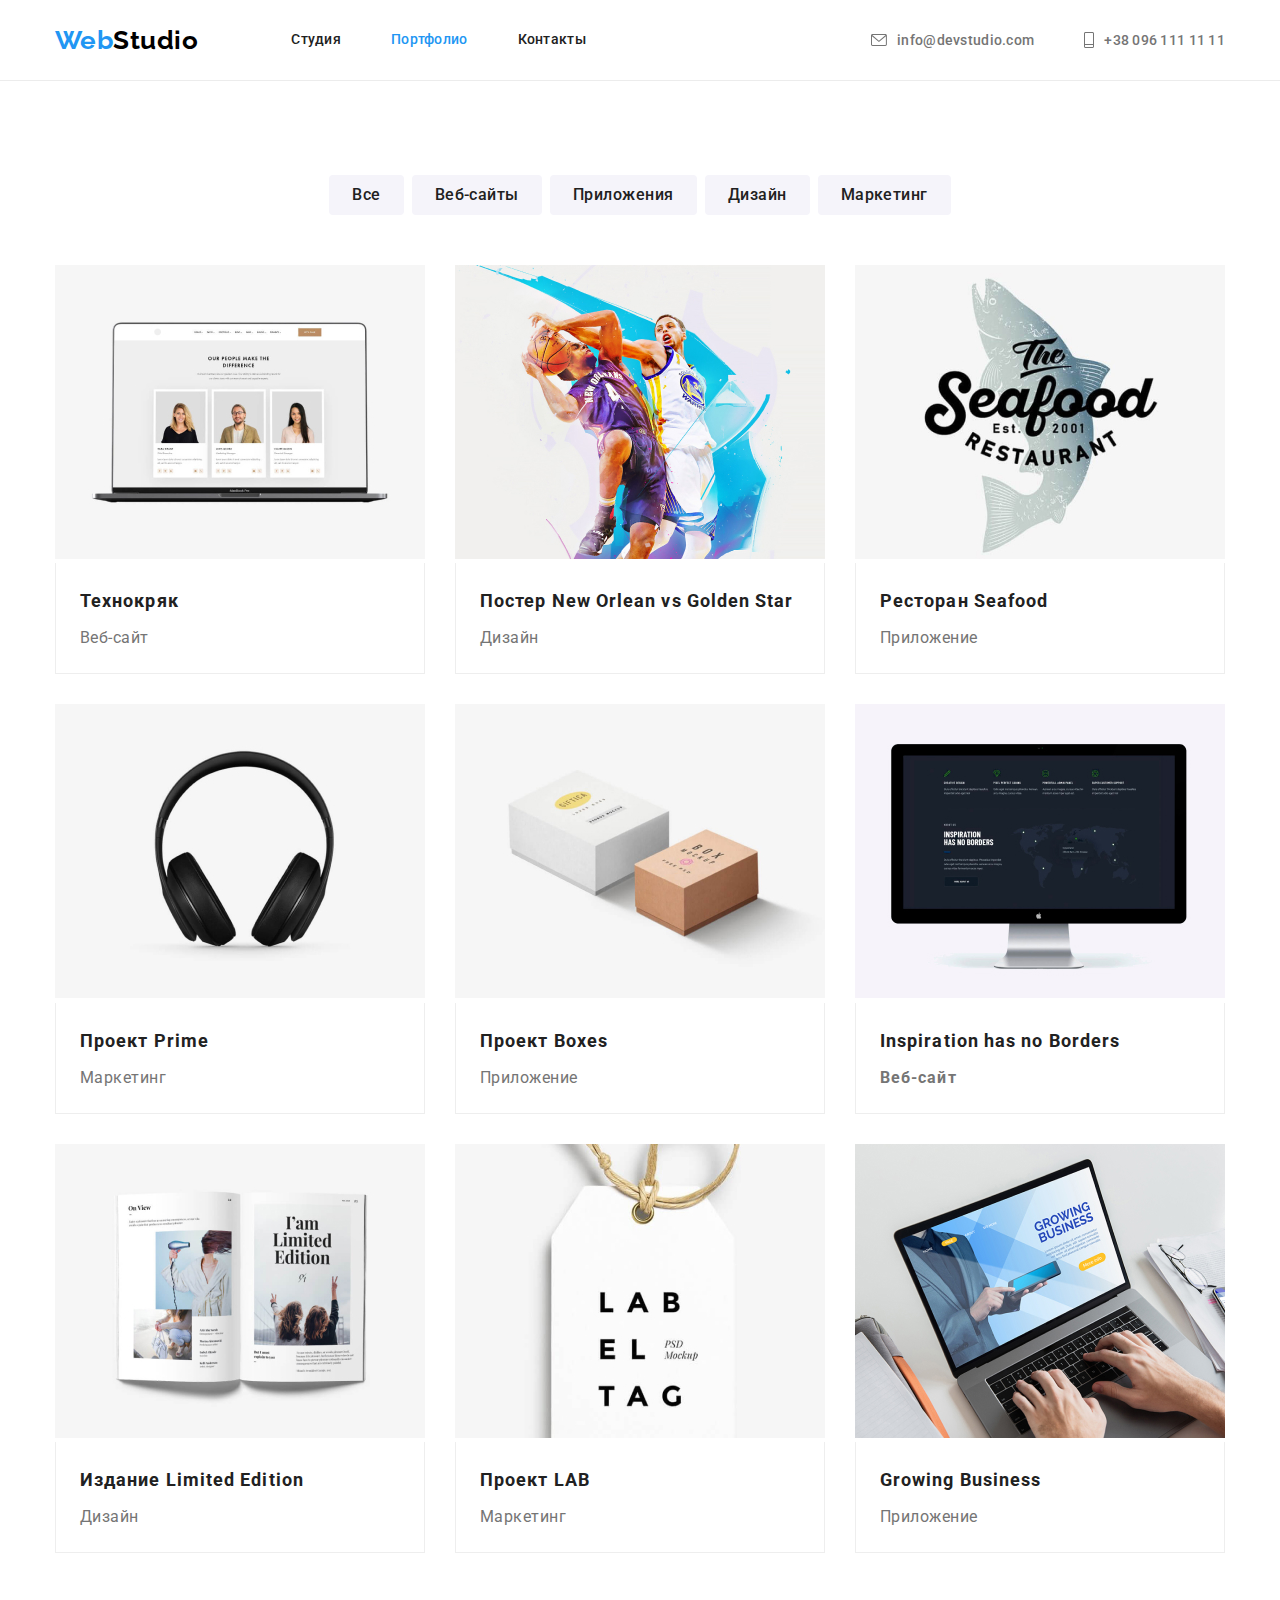
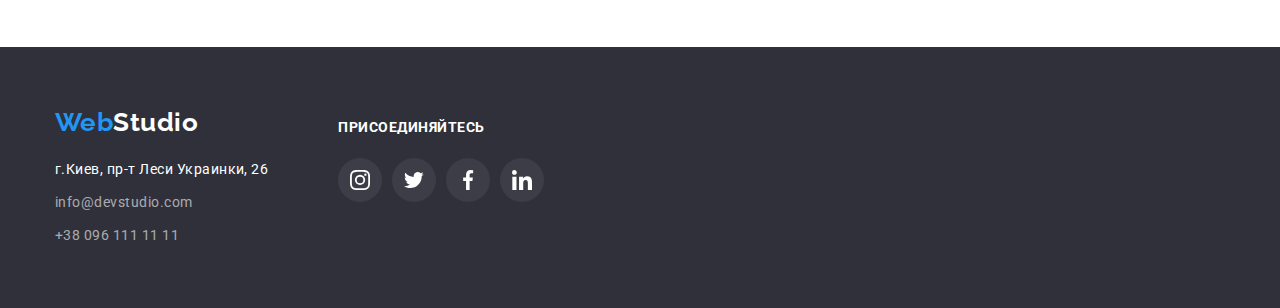
==== commit 4b3034a7: "Update portfolio.html" ====
--- a/portfolio.html
+++ b/portfolio.html
@@ -38,15 +38,21 @@
             </li>
           </ul>
         </nav>
-        <ul class="header-contact-list list">
+       <ul class="header-contact-list list">
           <li class="header-contact-item">
             <a class="header-contact-link link" href="mailto:info@devstudio.com"
-              >info@devstudio.com</a
+              ><svg class="contact-icon" width="16" height="12">
+                <use href="./images/icons.svg#icon-envelope"></use>
+              </svg>
+              info@devstudio.com</a
             >
           </li>
           <li class="header-contact-item">
             <a class="header-contact-link link" href="tel:+380961111111"
-              >+38 096 111 11 11</a
+              ><svg class="contact-icon" width="10" height="16">
+                <use href="./images/icons.svg#icon-mobile"></use>
+              </svg>
+              +38 096 111 11 11</a
             >
           </li>
         </ul>
--- a/css/styles.css
+++ b/css/styles.css
@@ -229,8 +229,8 @@
 
 .hero-btn:hover,
 .hero-btn:focus {
-  background-color: var(--white-text-color);
-  color: var(--accent-color);
+     background: #188CE8;
+border-radius: 4px;
 }
 
 /* ------------ПРЕИМУЩЕСТВА-------------- */
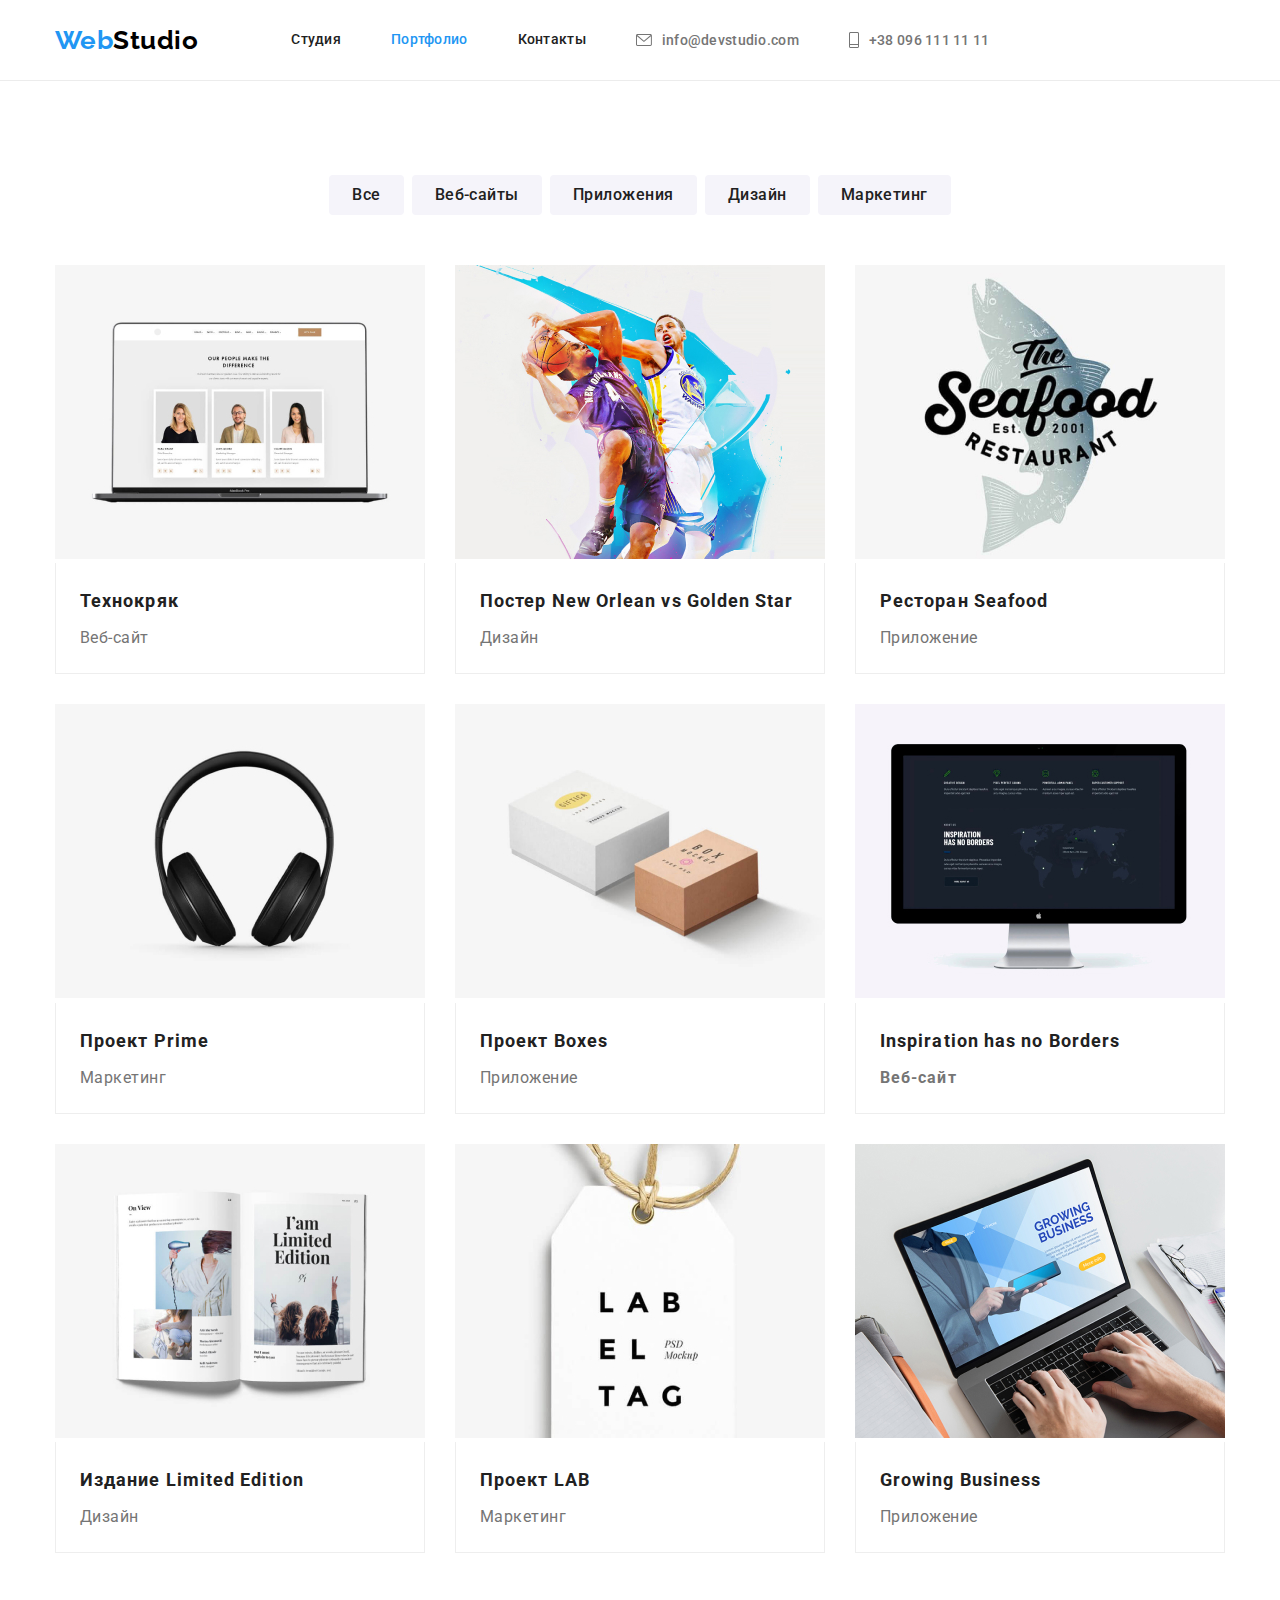
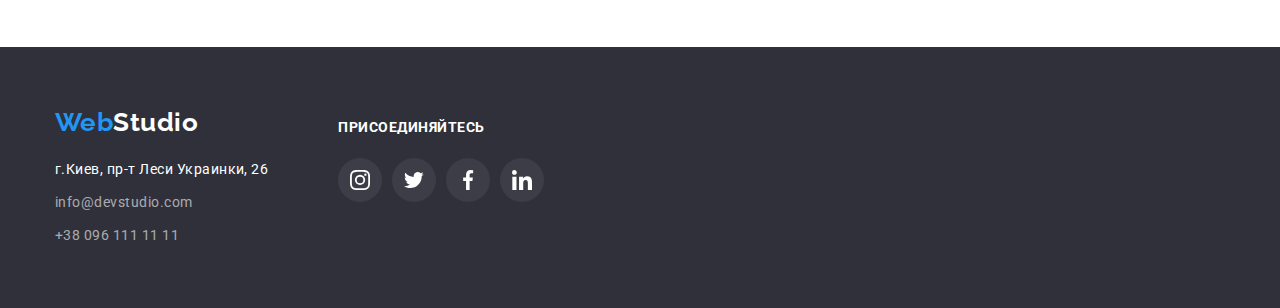
==== commit dd5e4a76: "Add files via upload" ====
--- a/portfolio.html
+++ b/portfolio.html
@@ -36,26 +36,24 @@
             <li class="header-nav-item">
               <a class="header-nav-link link" href="">Контакты</a>
             </li>
-          </ul>
-        </nav>
-       <ul class="header-contact-list list">
-          <li class="header-contact-item">
-            <a class="header-contact-link link" href="mailto:info@devstudio.com"
-              ><svg class="contact-icon" width="16" height="12">
-                <use href="./images/icons.svg#icon-envelope"></use>
-              </svg>
-              info@devstudio.com</a
-            >
-          </li>
-          <li class="header-contact-item">
-            <a class="header-contact-link link" href="tel:+380961111111"
-              ><svg class="contact-icon" width="10" height="16">
-                <use href="./images/icons.svg#icon-mobile"></use>
-              </svg>
-              +38 096 111 11 11</a
-            >
-          </li>
-        </ul>
+            <ul class="header-contact-list list">
+              <li class="header-contact-item">
+                <a class="header-contact-link link" href="mailto:info@devstudio.com"
+                  ><svg class="contact-icon" width="16" height="12">
+                    <use href="./images/icons.svg#icon-envelope"></use>
+                  </svg>
+                  info@devstudio.com</a
+                >
+              </li>
+              <li class="header-contact-item">
+                <a class="header-contact-link link" href="tel:+380961111111"
+                  ><svg class="contact-icon" width="10" height="16">
+                    <use href="./images/icons.svg#icon-mobile"></use>
+                  </svg>
+                  +38 096 111 11 11</a
+                >
+              </li>
+            </ul>
       </div>
     </header>   
     <!-- Основной контент -->
--- a/css/styles.css
+++ b/css/styles.css
@@ -229,8 +229,8 @@
 
 .hero-btn:hover,
 .hero-btn:focus {
-     background: #188CE8;
-border-radius: 4px;
+  background: #188CE8;
+  border-radius: 4px;
 }
 
 /* ------------ПРЕИМУЩЕСТВА-------------- */
@@ -348,7 +348,7 @@
   display: block;
   border-radius: 50%;
   color: #afb1b8;
-  background-color: #f5f4fa;
+  background-color: var(--white-background-color);
 }
 
 .team-social-link:hover,
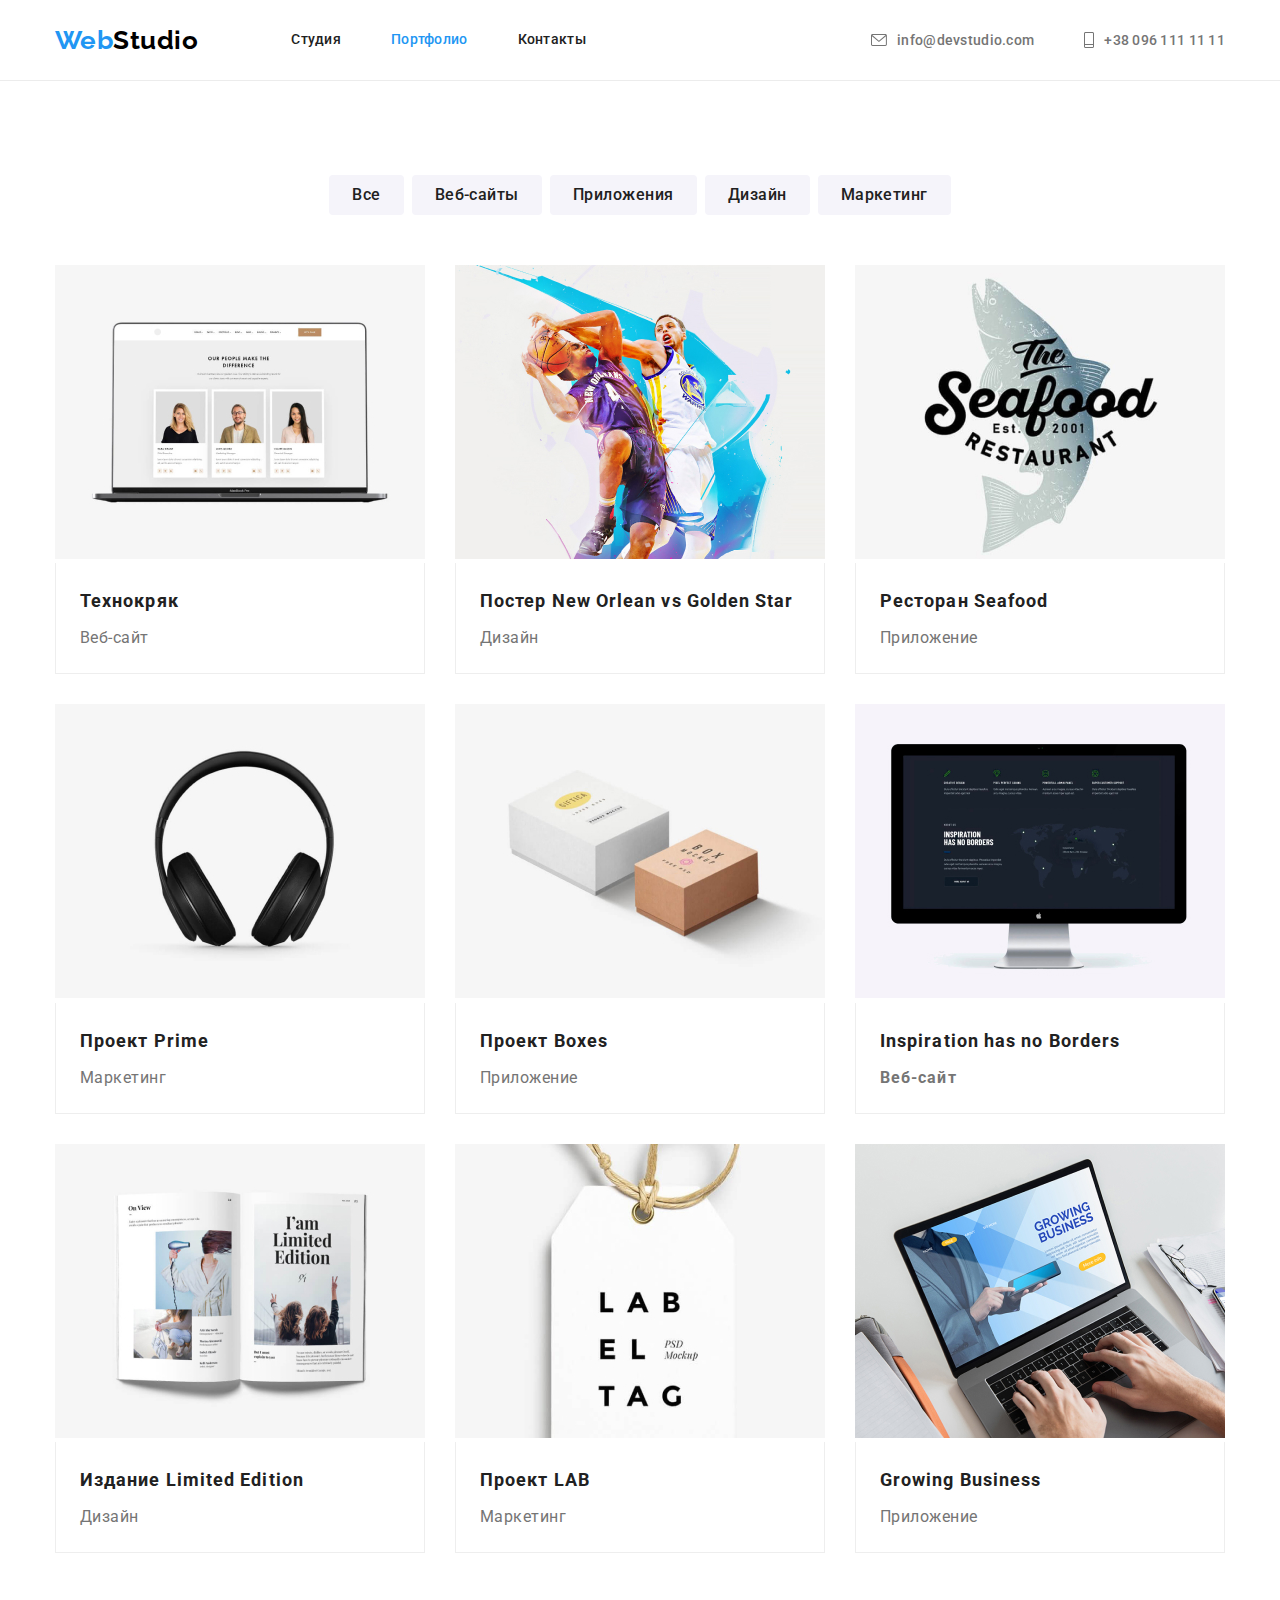
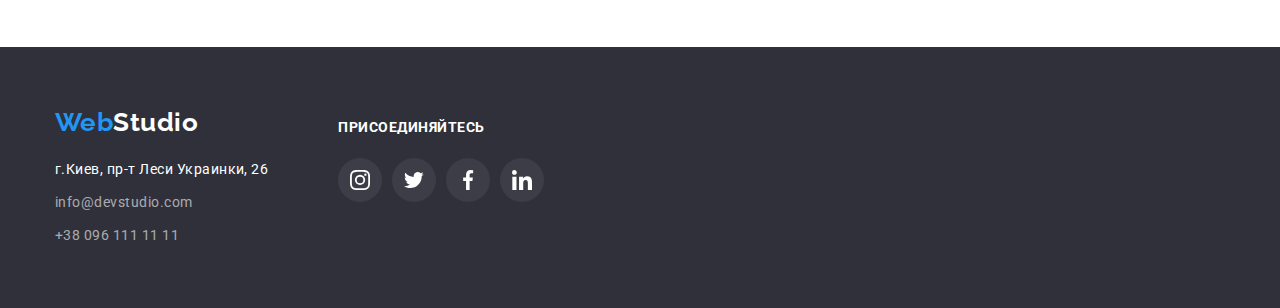
==== commit d1743419: "Add files via upload" ====
--- a/portfolio.html
+++ b/portfolio.html
@@ -36,24 +36,26 @@
             <li class="header-nav-item">
               <a class="header-nav-link link" href="">Контакты</a>
             </li>
-            <ul class="header-contact-list list">
-              <li class="header-contact-item">
-                <a class="header-contact-link link" href="mailto:info@devstudio.com"
-                  ><svg class="contact-icon" width="16" height="12">
-                    <use href="./images/icons.svg#icon-envelope"></use>
-                  </svg>
-                  info@devstudio.com</a
-                >
-              </li>
-              <li class="header-contact-item">
-                <a class="header-contact-link link" href="tel:+380961111111"
-                  ><svg class="contact-icon" width="10" height="16">
-                    <use href="./images/icons.svg#icon-mobile"></use>
-                  </svg>
-                  +38 096 111 11 11</a
-                >
-              </li>
-            </ul>
+          </ul>
+        </nav>
+        <ul class="header-contact-list list">
+          <li class="header-contact-item">
+            <a class="header-contact-link link" href="mailto:info@devstudio.com"
+              ><svg class="contact-icon" width="16" height="12">
+                <use href="./images/icons.svg#icon-envelope"></use>
+              </svg>
+              info@devstudio.com</a
+            >
+          </li>
+          <li class="header-contact-item">
+            <a class="header-contact-link link" href="tel:+380961111111"
+              ><svg class="contact-icon" width="10" height="16">
+                <use href="./images/icons.svg#icon-mobile"></use>
+              </svg>
+              +38 096 111 11 11</a
+            >
+          </li>
+        </ul>
       </div>
     </header>   
     <!-- Основной контент -->
